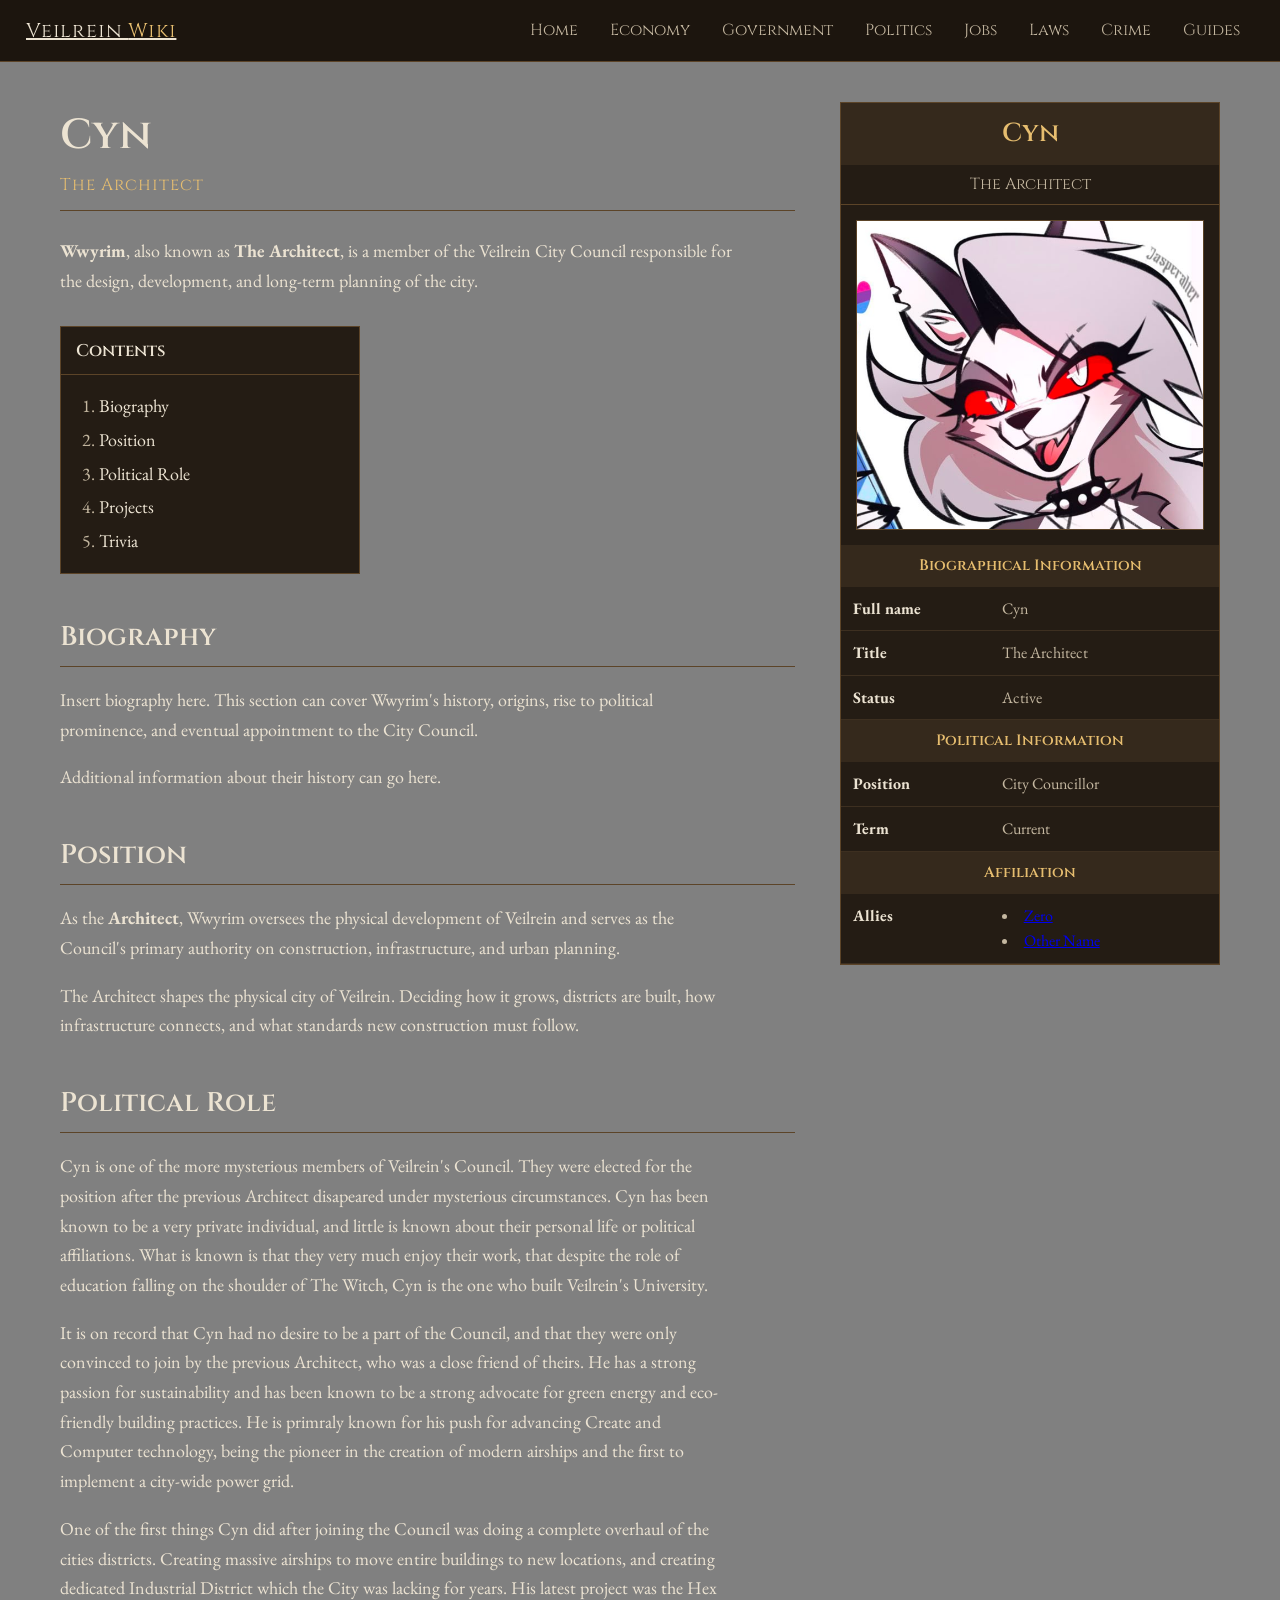
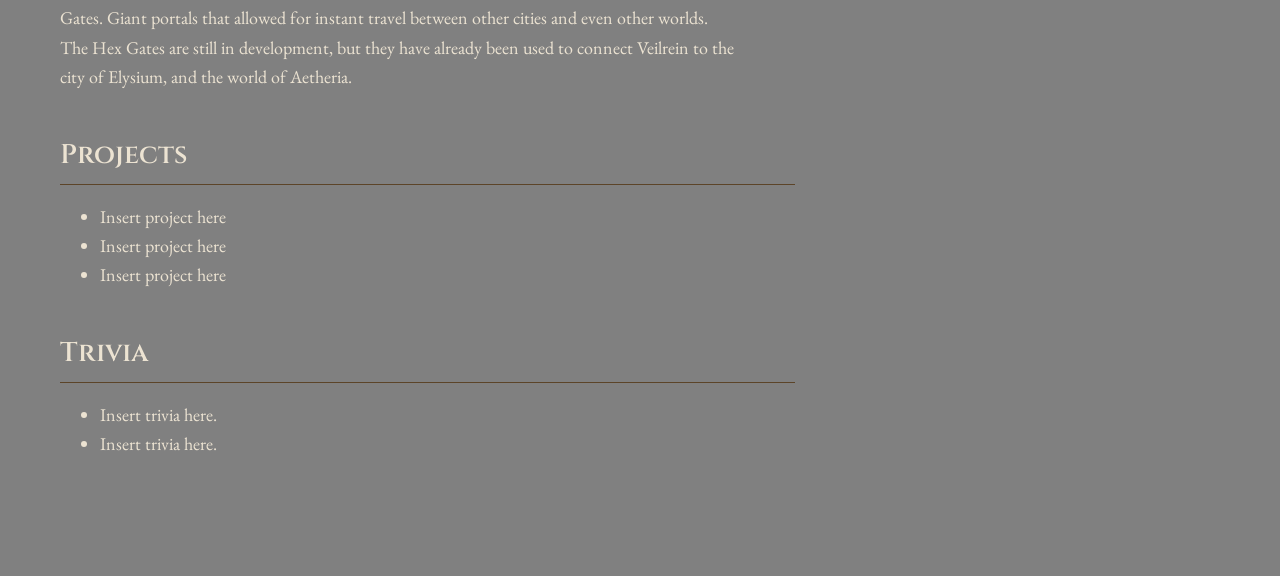
==== crests/architect.html @ 97ccd11b "Initial commit" ====
<!DOCTYPE html>
<html lang="en">

<head>
  <meta charset="UTF-8">
  <meta name="viewport" content="width=device-width, initial-scale=1.0">

  <title>The Architect — Veilrein Wiki</title>

  <link rel="stylesheet" href="../styles/index.css">
  <link rel="stylesheet" href="../styles/cyn.css">
</head>

<body>

  <!-- ===================== TOP BAR ===================== -->

  <header class="topbar">

    <div class="brand">
      <a href="../index.html" class="brand-text">
        Veilrein <span>Wiki</span>
      </a>
    </div>

    <nav class="topnav">
      <a href="../index.html">Home</a>
      <a href="#">Economy</a>
      <a href="#">Government</a>
      <a href="#">Politics</a>
      <a href="#">Jobs</a>
      <a href="#">Laws</a>
      <a href="#">Crime</a>
      <a href="#">Guides</a>
    </nav>

  </header>


  <!-- ===================== PAGE ===================== -->

  <main class="wiki-page">

    <!-- ===================== ARTICLE ===================== -->

    <article class="wiki-article">

      <header class="article-header">

        <h1>Cyn</h1>

        <div class="article-subtitle">
          The Architect
        </div>

      </header>


      <!-- INTRODUCTION -->

      <p class="lead">
        <strong>Wwyrim</strong>, also known as <strong>The Architect</strong>,
        is a member of the Veilrein City Council responsible for the design,
        development, and long-term planning of the city.
      </p>


      <!-- CONTENTS -->

      <div class="contents">

        <div class="contents-header">
          Contents
        </div>

        <ol>
          <li><a href="#biography">Biography</a></li>
          <li><a href="#position">Position</a></li>
          <li><a href="#politics">Political Role</a></li>
          <li><a href="#projects">Projects</a></li>
          <li><a href="#trivia">Trivia</a></li>
        </ol>

      </div>


      <!-- BIOGRAPHY -->

      <h2 id="biography">Biography</h2>

      <p>
        Insert biography here. This section can cover Wwyrim's history,
        origins, rise to political prominence, and eventual appointment
        to the City Council.
      </p>

      <p>
        Additional information about their history can go here.
      </p>


      <!-- POSITION -->

      <h2 id="position">Position</h2>

      <p>
        As the <strong>Architect</strong>, Wwyrim oversees the physical
        development of Veilrein and serves as the Council's primary
        authority on construction, infrastructure, and urban planning.
      </p>

      <p>
        The Architect shapes the physical city of Veilrein. Deciding how it grows, 
        districts are built, how infrastructure connects, and what standards new
        construction must follow.
      </p>


      <!-- POLITICAL ROLE -->

      <h2 id="politics">Political Role</h2>

      <p>
        Cyn is one of the more mysterious members of Veilrein's Council. They were elected for
        the position after the previous Architect disapeared under mysterious circumstances. Cyn 
        has been known to be a very private individual, and little is known about their personal 
        life or political affiliations. What is known is that they very much enjoy their work, that despite
        the role of education falling on the shoulder of The Witch, Cyn is the one who built Veilrein's University.
      </p>

      <p>
        It is on record that Cyn had no desire to be a part of the Council, and that they were only convinced to join by the previous Architect, 
        who was a close friend of theirs. He has a strong passion for sustainability and has been known to be a strong advocate for green energy and 
        eco-friendly building practices. He is primraly known for his push for advancing Create and Computer technology, being the pioneer in the creation
        of modern airships and the first to implement a city-wide power grid.
      </p>

      <p>
        One of the first things Cyn did after joining the Council was doing a complete overhaul of the cities districts. Creating massive airships to move entire
        buildings to new locations, and creating dedicated Industrial District which the City was lacking for years. His latest project was the Hex Gates. Giant
        portals that allowed for instant travel between other cities and even other worlds. The Hex Gates are still in development, but they have already been used to 
        connect Veilrein to the city of Elysium, and the world of Aetheria.
      </p>

      <!-- PROJECTS -->

      <h2 id="projects">Projects</h2>

      <ul>
        <li>Insert project here</li>
        <li>Insert project here</li>
        <li>Insert project here</li>
      </ul>


      <!-- TRIVIA -->

      <h2 id="trivia">Trivia</h2>

      <ul>
        <li>Insert trivia here.</li>
        <li>Insert trivia here.</li>
      </ul>

    </article>


    <!-- ===================== INFOBOX ===================== -->

    <aside class="councillor-infobox">

      <div class="infobox-name">
        Cyn
      </div>

      <div class="infobox-title">
        The Architect
      </div>

      <div class="infobox-image">
        <img src="../images/wwyrim2.png" alt="Wwyrim">
      </div>


      <div class="infobox-section">
        Biographical Information
      </div>

      <div class="infobox-row">
        <strong>Full name</strong>
        <span>Cyn</span>
      </div>

      <div class="infobox-row">
        <strong>Title</strong>
        <span>The Architect</span>
      </div>

      <div class="infobox-row">
        <strong>Status</strong>
        <span>Active</span>
      </div>


      <div class="infobox-section">
        Political Information
      </div>

      <div class="infobox-row">
        <strong>Position</strong>
        <span>City Councillor</span>
      </div>

      <div class="infobox-row">
        <strong>Term</strong>
        <span>Current</span>
      </div>

      <div class="infobox-section">
        Affiliation
      </div>

      <div class="infobox-row">
        <strong>Allies</strong>
        <span>
          <li><a href="#">Zero</a></li>
          <li><a href="#">Other Name</a></li>
        </span>

    </aside>

  </main>

</body>
</html>
---- styles/index.css ----
@import url('https://fonts.googleapis.com/css2?family=EB+Garamond:ital,wght@0,400;0,500;0,600;1,400&family=Cinzel:wght@500;600;700&display=swap');

:root {
  --bg:        #17120d;   /* deep warm brown-black */
  --panel:     #241c14;   /* cards / panels */
  --rail:      #211913;   /* sidebar */
  --rail-glow: #4a3116;   /* amber glow at bottom of sidebar */

  --border:    #3d2f20;
  --border-hi: #5c4428;

  --gold:      #e6bd6f;   /* section headers */
  --brass:     #b08542;
  --link:      #d98c4a;   /* orange links (top nav) */

  --ink:       #ece3d2;   /* main white-ish text */
  --ink-soft:  #c4b7a0;
  --ink-mute:  #8f8069;

  --serif:   "EB Garamond", Georgia, serif;
  --display: "Cinzel", Georgia, serif;

  --maxw: 1220px;
}

* { box-sizing: border-box; }

body {
  margin: 0;
  font-family: var(--serif);
  font-size: 18px;
  line-height: 1.6;
  color: var(--ink);
  background: gray;
  -webkit-font-smoothing: antialiased;
}

/* ===================== TOP BAR ===================== */
.topbar {
  display: flex;
  align-items: center;
  gap: 20px;
  height: 62px;
  padding: 0 26px;
  background: #1c150e;
  border-bottom: 1px solid var(--border-hi);
}

.brand-text {
  font-family: var(--display);
  font-size: 20px;
  letter-spacing: .04em;
  color: var(--ink);
}

.brand-text span { color: var(--gold); }

.topnav {
  display: flex;
  gap: 4px;
  margin-left: auto;
}

.topnav a {
  padding: 7px 14px;
  border-radius: 4px;
  font-family: var(--display);
  font-size: 16px;
  color: var(--ink-soft);
  text-decoration: none;
}

.topnav a:hover { color: var(--ink); }
.topnav a.active { background: #35291c; color: var(--gold); }

/* Layout stuff */
.shell {
  max-width: var(--maxw);
  margin: 0 auto;
  padding: 26px 22px 80px;
  display: grid;
  grid-template-columns: 250px 1fr;
  gap: 34px;
}


/* Main page
.content { min-width: 0; }

/* hero image at top */
.hero-image {
  width: 100%;
  border: 1px solid var(--border-hi);
  border-radius: 8px;
  overflow: hidden;
  background: var(--panel);
  margin-bottom: 24px;
}

.hero-image img {
  display: block;
  width: 100%;
  height: auto;
}

/* description */
.description {
  font-size: 19px;
  font-style: italic;
  color: var(--ink-soft);
  max-width: 70ch;
  margin: 0 0 36px;
}

/* section title */
.section-title {
  font-family: var(--display);
  font-weight: 600;
  font-size: 28px;
  color: var(--ink);
  margin: 0 0 20px;
  text-align: center;
  padding-bottom: 8px;
  border-bottom: 1px solid var(--border-hi);
}

/* council grid */
.council-grid {
  display: flex;
  justify-content: space-between;
  margin: 0 auto;
  gap: 18px;
  max-width: 900px;
}

.councillor {
  flex: 0 0 120px;
  text-align: center;
}

/* faction title */
.councillor-title {
  font-family: var(--display);
  font-size: 14px;
  font-weight: 600;
  letter-spacing: .08em;
  text-transform: uppercase;
  color: var(--gold);
  margin-bottom: 8px;
}

/* portrait */
.councillor-photo {
  width: 80%;
  aspect-ratio: 1 / 1;
  border: 1px solid var(--border-hi);
  border-radius: 8px;
  overflow: hidden;
  background: var(--panel);
  margin: 0 auto 10px;
}

.councillor-photo img {
  display: block;
  width: 100%;
  height: 100%;
  object-fit: cover;
}

/* councillor name */
.councillor-name {
  display: block;
  font-family: var(--display);
  font-size: 15px;
  color: var(--ink);
  text-decoration: none;
  margin-bottom: 5px;
}


/* faction description */
.councillor-description {
  margin: 0;
  font-size: 14px;
  line-height: 1.35;
  color: var(--ink-soft);
}

/* ===================== RESPONSIVE ===================== */
@media (max-width: 900px) {
  .shell { grid-template-columns: 1fr; }
  .topnav { display: none; }
}
---- styles/cyn.css ----
/* ===================== WIKI PAGE ===================== */

.wiki-page {
  max-width: 1220px;
  margin: 0 auto;
  padding: 40px 30px 100px;

  display: grid;
  grid-template-columns: minmax(0, 1fr) 380px;
  gap: 45px;

  align-items: start;
}


/* ===================== ARTICLE ===================== */

.wiki-article {
  min-width: 0;
}

.article-header {
  border-bottom: 1px solid var(--border-hi);
  margin-bottom: 25px;
  padding-bottom: 12px;
}

.article-header h1 {
  margin: 0;

  font-family: var(--display);
  font-size: 42px;
  font-weight: 600;

  color: var(--ink);
}

.article-subtitle {
  margin-top: 2px;

  font-family: var(--display);
  font-size: 17px;

  color: var(--gold);
  letter-spacing: .06em;
}


/* ===================== INTRO ===================== */

.lead {
  font-size: 20px;
  line-height: 1.7;
  color: var(--ink-soft);

  margin-bottom: 30px;
}


/* ===================== HEADINGS ===================== */

.wiki-article h2 {
  font-family: var(--display);
  font-size: 27px;
  font-weight: 600;

  color: var(--ink);

  margin-top: 42px;
  margin-bottom: 15px;

  padding-bottom: 7px;

  border-bottom: 1px solid var(--border-hi);
}

.wiki-article p {
  max-width: 75ch;

  font-size: 18px;
  line-height: 1.65;

  color: var(--ink);
}

.wiki-article a {
  color: var(--link);
}


/* ===================== CONTENTS ===================== */

.contents {
  width: 300px;

  margin: 30px 0;

  border: 1px solid var(--border-hi);
  background: var(--panel);
}

.contents-header {
  padding: 10px 15px;

  font-family: var(--display);
  font-size: 17px;
  font-weight: 600;

  border-bottom: 1px solid var(--border-hi);

  color: var(--ink);
}

.contents ol {
  margin: 0;
  padding: 12px 20px 12px 38px;
}

.contents li {
  margin: 5px 0;
  color: var(--ink-soft);
}

.contents a {
  color: var(--ink);
  text-decoration: none;
}

.contents a:hover {
  color: var(--gold);
}


/* ===================== INFOBOX ===================== */

.councillor-infobox {
  border: 1px solid var(--border-hi);
  background: var(--panel);

  width: 100%;

  text-align: left;
}


/* Name at top */

.infobox-name {
  padding: 10px;

  background: #35291c;

  font-family: var(--display);
  font-size: 26px;
  font-weight: 600;

  text-align: center;

  color: var(--gold);
}


/* Council position */

.infobox-title {
  padding: 7px 10px;

  font-family: var(--display);
  font-size: 16px;

  text-align: center;

  color: var(--ink-soft);

  border-bottom: 1px solid var(--border-hi);
}


/* ===================== IMAGE ===================== */

.infobox-image {
  width: 100%;
  padding: 15px;

  text-align: center;
}

.infobox-image img {
  display: block;

  width: 100%;
  max-height: 500px;

  object-fit: cover;

  border: 1px solid var(--border-hi);
}


/* ===================== INFO SECTIONS ===================== */

.infobox-section {
  padding: 9px;

  background: #35291c;

  font-family: var(--display);
  font-size: 15px;
  font-weight: 600;

  text-align: center;

  color: var(--gold);
}


/* ===================== INFO ROWS ===================== */

.infobox-row {
  display: grid;
  grid-template-columns: 42% 58%;

  padding: 9px 12px;

  border-bottom: 1px solid var(--border);

  font-size: 16px;

  color: var(--ink-soft);
}

.infobox-row strong {
  color: var(--ink);
}

.infobox-row span {
  color: var(--ink-soft);
}


/* ===================== RESPONSIVE ===================== */

@media (max-width: 850px) {

  .wiki-page {
    grid-template-columns: 1fr;
  }

  .councillor-infobox {
    max-width: 450px;
    margin: 0 auto;

    grid-row: 1;
  }

  .wiki-article {
    grid-row: 2;
  }

}

@media (max-width: 500px) {

  .wiki-page {
    padding: 25px 15px 60px;
  }

  .article-header h1 {
    font-size: 34px;
  }

  .contents {
    width: 100%;
  }

}
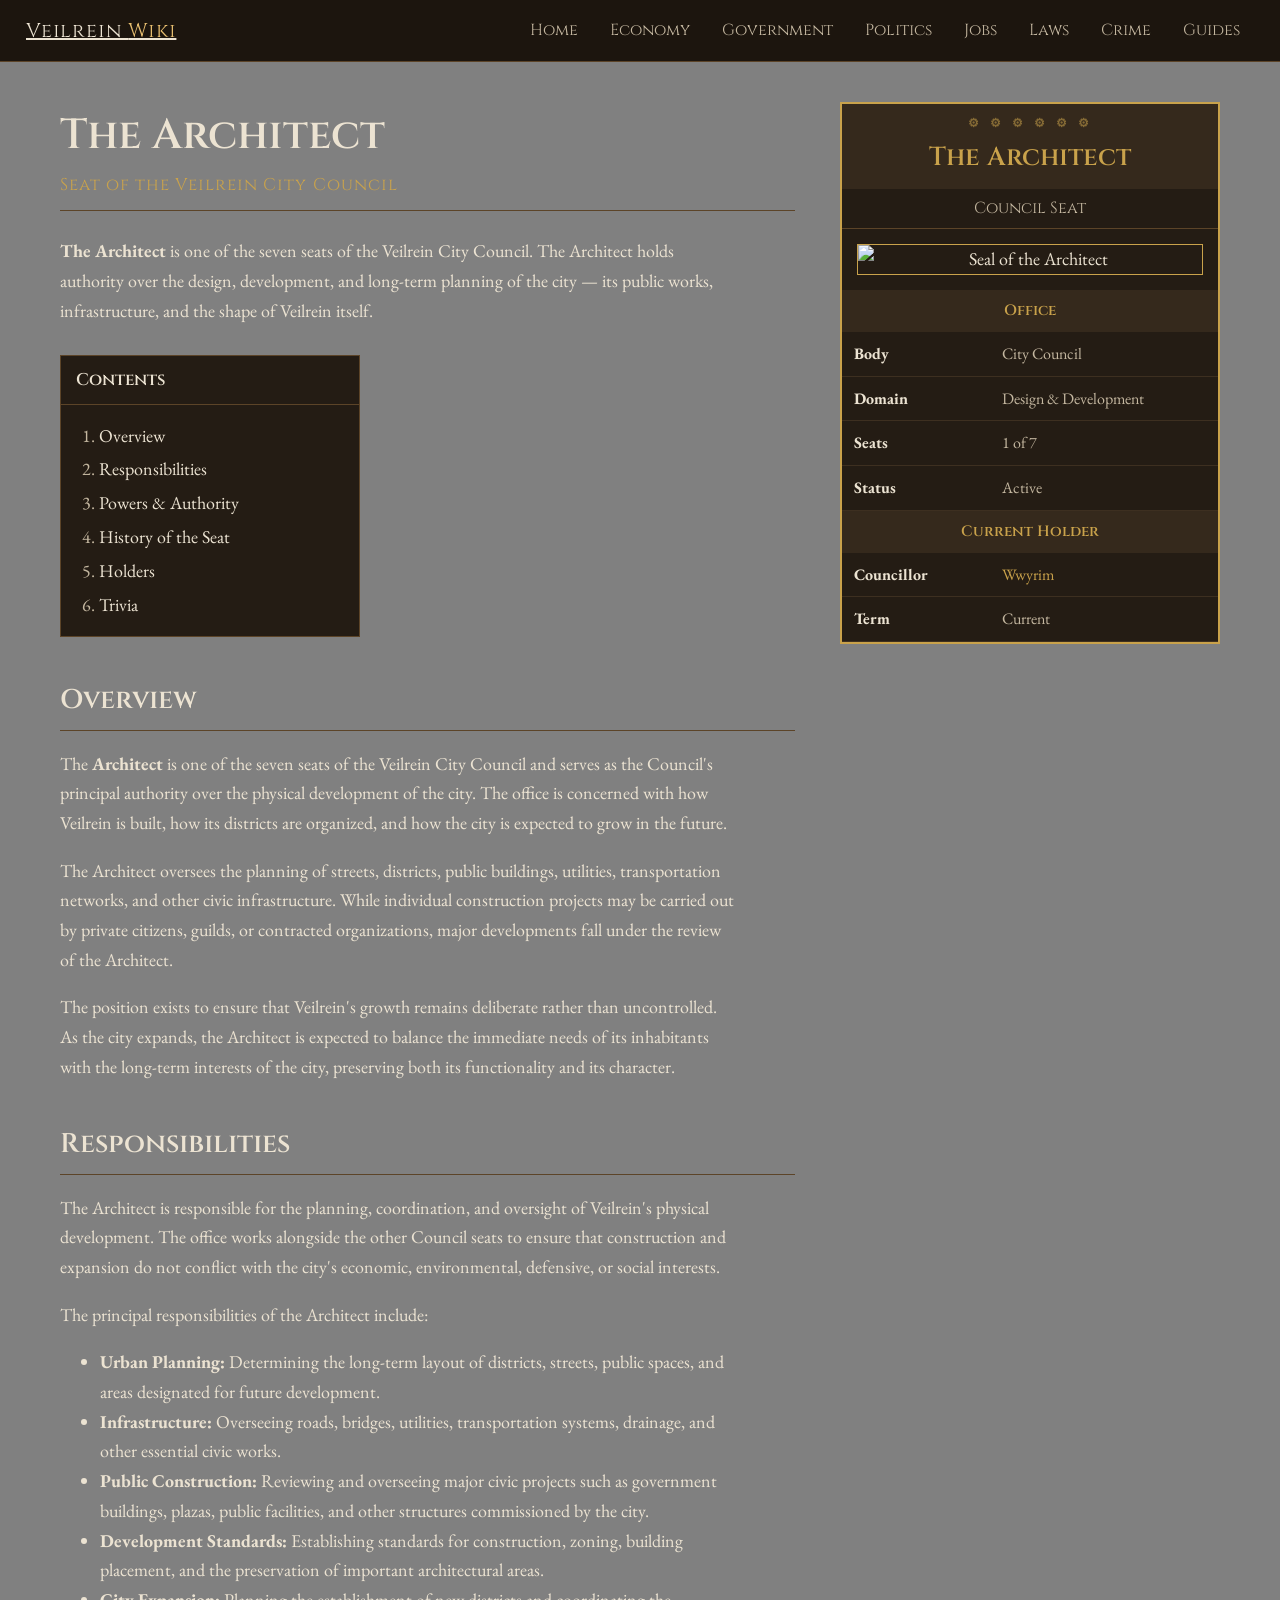
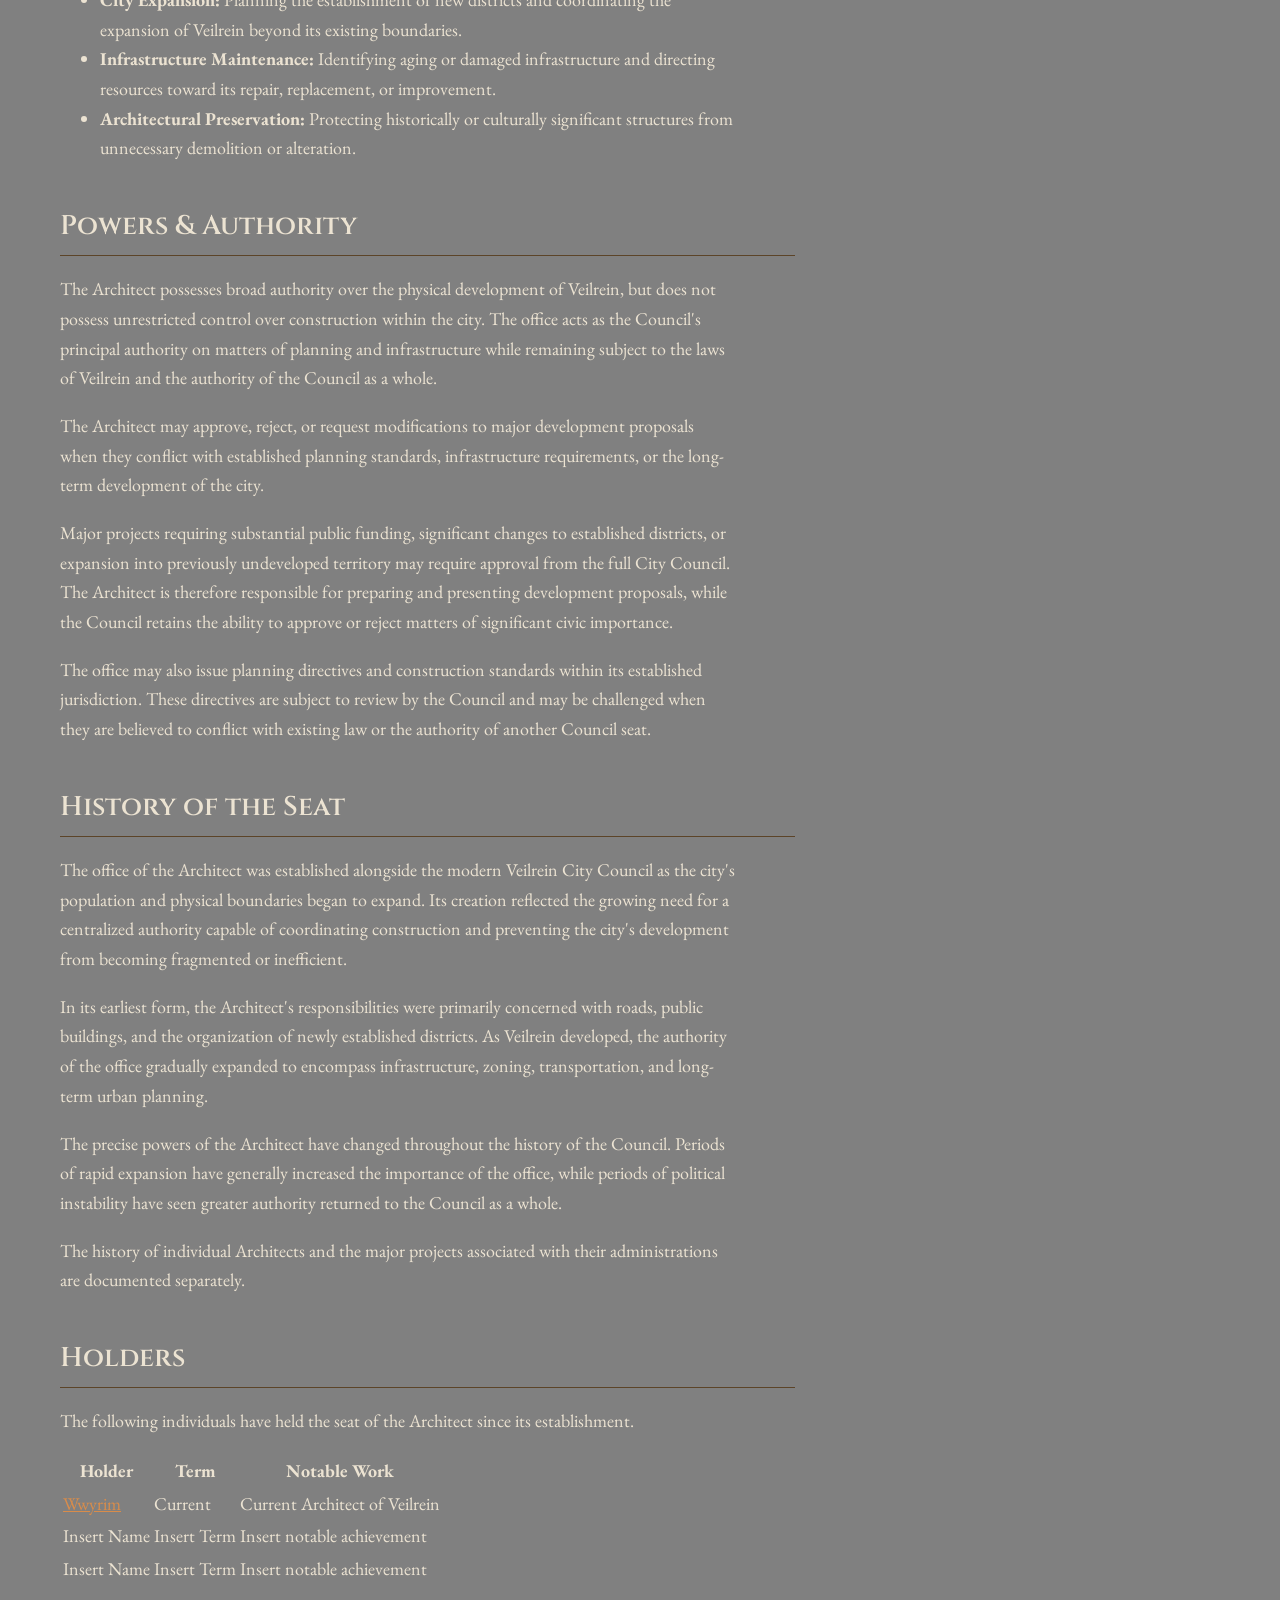
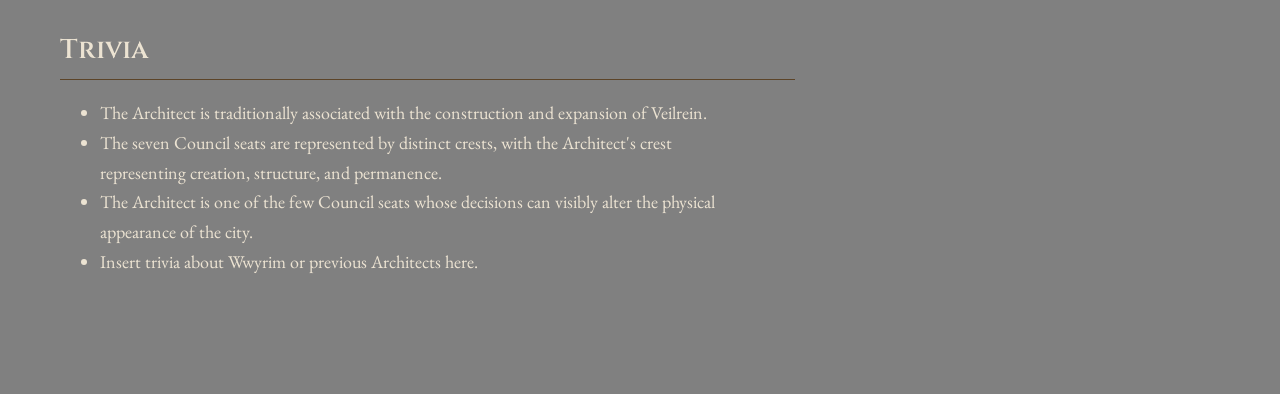
==== commit 17b7e376: "Added stuff" ====
--- a/crests/architect.html
+++ b/crests/architect.html
@@ -7,22 +7,21 @@
 
   <title>The Architect — Veilrein Wiki</title>
 
+  <!-- adjust these paths to match where the file actually lives -->
   <link rel="stylesheet" href="../styles/index.css">
-  <link rel="stylesheet" href="../styles/cyn.css">
+  <link rel="stylesheet" href="../styles/role.css">
 </head>
 
-<body>
+<!-- the theme-* class drives all accent theming for this role -->
+<body class="theme-architect">
 
   <!-- ===================== TOP BAR ===================== -->
-
   <header class="topbar">
-
     <div class="brand">
       <a href="../index.html" class="brand-text">
         Veilrein <span>Wiki</span>
       </a>
     </div>
-
     <nav class="topnav">
       <a href="../index.html">Home</a>
       <a href="#">Economy</a>
@@ -33,199 +32,283 @@
       <a href="#">Crime</a>
       <a href="#">Guides</a>
     </nav>
-
   </header>
 
 
   <!-- ===================== PAGE ===================== -->
-
   <main class="wiki-page">
 
     <!-- ===================== ARTICLE ===================== -->
-
     <article class="wiki-article">
 
       <header class="article-header">
-
-        <h1>Cyn</h1>
-
-        <div class="article-subtitle">
-          The Architect
-        </div>
-
+        <h1>The Architect</h1>
+        <div class="article-subtitle">Seat of the Veilrein City Council</div>
       </header>
 
-
-      <!-- INTRODUCTION -->
-
       <p class="lead">
-        <strong>Wwyrim</strong>, also known as <strong>The Architect</strong>,
-        is a member of the Veilrein City Council responsible for the design,
-        development, and long-term planning of the city.
-      </p>
-
-
-      <!-- CONTENTS -->
+        <strong>The Architect</strong> is one of the seven seats of the
+        Veilrein City Council. The Architect holds authority over the design,
+        development, and long-term planning of the city — its public works,
+        infrastructure, and the shape of Veilrein itself.
+      </p>
+
 
       <div class="contents">
-
-        <div class="contents-header">
-          Contents
-        </div>
-
+        <div class="contents-header">Contents</div>
         <ol>
-          <li><a href="#biography">Biography</a></li>
-          <li><a href="#position">Position</a></li>
-          <li><a href="#politics">Political Role</a></li>
-          <li><a href="#projects">Projects</a></li>
+          <li><a href="#overview">Overview</a></li>
+          <li><a href="#responsibilities">Responsibilities</a></li>
+          <li><a href="#powers">Powers &amp; Authority</a></li>
+          <li><a href="#history">History of the Seat</a></li>
+          <li><a href="#holders">Holders</a></li>
           <li><a href="#trivia">Trivia</a></li>
         </ol>
-
       </div>
 
 
-      <!-- BIOGRAPHY -->
-
-      <h2 id="biography">Biography</h2>
-
-      <p>
-        Insert biography here. This section can cover Wwyrim's history,
-        origins, rise to political prominence, and eventual appointment
-        to the City Council.
-      </p>
-
-      <p>
-        Additional information about their history can go here.
-      </p>
-
-
-      <!-- POSITION -->
-
-      <h2 id="position">Position</h2>
-
-      <p>
-        As the <strong>Architect</strong>, Wwyrim oversees the physical
-        development of Veilrein and serves as the Council's primary
-        authority on construction, infrastructure, and urban planning.
-      </p>
-
-      <p>
-        The Architect shapes the physical city of Veilrein. Deciding how it grows, 
-        districts are built, how infrastructure connects, and what standards new
-        construction must follow.
-      </p>
-
-
-      <!-- POLITICAL ROLE -->
-
-      <h2 id="politics">Political Role</h2>
-
-      <p>
-        Cyn is one of the more mysterious members of Veilrein's Council. They were elected for
-        the position after the previous Architect disapeared under mysterious circumstances. Cyn 
-        has been known to be a very private individual, and little is known about their personal 
-        life or political affiliations. What is known is that they very much enjoy their work, that despite
-        the role of education falling on the shoulder of The Witch, Cyn is the one who built Veilrein's University.
-      </p>
-
-      <p>
-        It is on record that Cyn had no desire to be a part of the Council, and that they were only convinced to join by the previous Architect, 
-        who was a close friend of theirs. He has a strong passion for sustainability and has been known to be a strong advocate for green energy and 
-        eco-friendly building practices. He is primraly known for his push for advancing Create and Computer technology, being the pioneer in the creation
-        of modern airships and the first to implement a city-wide power grid.
-      </p>
-
-      <p>
-        One of the first things Cyn did after joining the Council was doing a complete overhaul of the cities districts. Creating massive airships to move entire
-        buildings to new locations, and creating dedicated Industrial District which the City was lacking for years. His latest project was the Hex Gates. Giant
-        portals that allowed for instant travel between other cities and even other worlds. The Hex Gates are still in development, but they have already been used to 
-        connect Veilrein to the city of Elysium, and the world of Aetheria.
-      </p>
-
-      <!-- PROJECTS -->
-
-      <h2 id="projects">Projects</h2>
+      <!-- OVERVIEW -->
+      <h2 id="overview">Overview</h2>
+
+      <p>
+        The <strong>Architect</strong> is one of the seven seats of the
+        Veilrein City Council and serves as the Council's principal authority
+        over the physical development of the city. The office is concerned with
+        how Veilrein is built, how its districts are organized, and how the city
+        is expected to grow in the future.
+      </p>
+
+      <p>
+        The Architect oversees the planning of streets, districts, public
+        buildings, utilities, transportation networks, and other civic
+        infrastructure. While individual construction projects may be carried
+        out by private citizens, guilds, or contracted organizations, major
+        developments fall under the review of the Architect.
+      </p>
+
+      <p>
+        The position exists to ensure that Veilrein's growth remains deliberate
+        rather than uncontrolled. As the city expands, the Architect is expected
+        to balance the immediate needs of its inhabitants with the long-term
+        interests of the city, preserving both its functionality and its
+        character.
+      </p>
+
+
+      <!-- RESPONSIBILITIES -->
+      <h2 id="responsibilities">Responsibilities</h2>
+
+      <p>
+        The Architect is responsible for the planning, coordination, and
+        oversight of Veilrein's physical development. The office works alongside
+        the other Council seats to ensure that construction and expansion do not
+        conflict with the city's economic, environmental, defensive, or social
+        interests.
+      </p>
+
+      <p>
+        The principal responsibilities of the Architect include:
+      </p>
 
       <ul>
-        <li>Insert project here</li>
-        <li>Insert project here</li>
-        <li>Insert project here</li>
+        <li>
+          <strong>Urban Planning:</strong> Determining the long-term layout of
+          districts, streets, public spaces, and areas designated for future
+          development.
+        </li>
+
+        <li>
+          <strong>Infrastructure:</strong> Overseeing roads, bridges, utilities,
+          transportation systems, drainage, and other essential civic works.
+        </li>
+
+        <li>
+          <strong>Public Construction:</strong> Reviewing and overseeing major
+          civic projects such as government buildings, plazas, public facilities,
+          and other structures commissioned by the city.
+        </li>
+
+        <li>
+          <strong>Development Standards:</strong> Establishing standards for
+          construction, zoning, building placement, and the preservation of
+          important architectural areas.
+        </li>
+
+        <li>
+          <strong>City Expansion:</strong> Planning the establishment of new
+          districts and coordinating the expansion of Veilrein beyond its
+          existing boundaries.
+        </li>
+
+        <li>
+          <strong>Infrastructure Maintenance:</strong> Identifying aging or
+          damaged infrastructure and directing resources toward its repair,
+          replacement, or improvement.
+        </li>
+
+        <li>
+          <strong>Architectural Preservation:</strong> Protecting historically
+          or culturally significant structures from unnecessary demolition or
+          alteration.
+        </li>
       </ul>
 
 
+      <!-- POWERS -->
+      <h2 id="powers">Powers &amp; Authority</h2>
+
+      <p>
+        The Architect possesses broad authority over the physical development
+        of Veilrein, but does not possess unrestricted control over construction
+        within the city. The office acts as the Council's principal authority
+        on matters of planning and infrastructure while remaining subject to
+        the laws of Veilrein and the authority of the Council as a whole.
+      </p>
+
+      <p>
+        The Architect may approve, reject, or request modifications to major
+        development proposals when they conflict with established planning
+        standards, infrastructure requirements, or the long-term development
+        of the city.
+      </p>
+
+      <p>
+        Major projects requiring substantial public funding, significant
+        changes to established districts, or expansion into previously
+        undeveloped territory may require approval from the full City Council.
+        The Architect is therefore responsible for preparing and presenting
+        development proposals, while the Council retains the ability to
+        approve or reject matters of significant civic importance.
+      </p>
+
+      <p>
+        The office may also issue planning directives and construction
+        standards within its established jurisdiction. These directives are
+        subject to review by the Council and may be challenged when they are
+        believed to conflict with existing law or the authority of another
+        Council seat.
+      </p>
+
+
+      <!-- HISTORY -->
+      <h2 id="history">History of the Seat</h2>
+
+      <p>
+        The office of the Architect was established alongside the modern
+        Veilrein City Council as the city's population and physical boundaries
+        began to expand. Its creation reflected the growing need for a
+        centralized authority capable of coordinating construction and
+        preventing the city's development from becoming fragmented or
+        inefficient.
+      </p>
+
+      <p>
+        In its earliest form, the Architect's responsibilities were primarily
+        concerned with roads, public buildings, and the organization of newly
+        established districts. As Veilrein developed, the authority of the
+        office gradually expanded to encompass infrastructure, zoning,
+        transportation, and long-term urban planning.
+      </p>
+
+      <p>
+        The precise powers of the Architect have changed throughout the
+        history of the Council. Periods of rapid expansion have generally
+        increased the importance of the office, while periods of political
+        instability have seen greater authority returned to the Council as
+        a whole.
+      </p>
+
+      <p>
+        The history of individual Architects and the major projects associated
+        with their administrations are documented separately.
+      </p>
+
+
+      <!-- HOLDERS -->
+      <h2 id="holders">Holders</h2>
+
+      <p>
+        The following individuals have held the seat of the Architect since
+        its establishment.
+      </p>
+
+      <table class="holder-table">
+        <thead>
+          <tr>
+            <th>Holder</th>
+            <th>Term</th>
+            <th>Notable Work</th>
+          </tr>
+        </thead>
+
+        <tbody>
+          <tr>
+            <td><a href="cyn.html">Wwyrim</a></td>
+            <td>Current</td>
+            <td>Current Architect of Veilrein</td>
+          </tr>
+
+          <tr>
+            <td>Insert Name</td>
+            <td>Insert Term</td>
+            <td>Insert notable achievement</td>
+          </tr>
+
+          <tr>
+            <td>Insert Name</td>
+            <td>Insert Term</td>
+            <td>Insert notable achievement</td>
+          </tr>
+        </tbody>
+      </table>
+
+
       <!-- TRIVIA -->
-
       <h2 id="trivia">Trivia</h2>
 
       <ul>
-        <li>Insert trivia here.</li>
-        <li>Insert trivia here.</li>
+        <li>
+          The Architect is traditionally associated with the construction and
+          expansion of Veilrein.
+        </li>
+
+        <li>
+          The seven Council seats are represented by distinct crests, with the
+          Architect's crest representing creation, structure, and permanence.
+        </li>
+
+        <li>
+          The Architect is one of the few Council seats whose decisions can
+          visibly alter the physical appearance of the city.
+        </li>
+
+        <li>
+          Insert trivia about Wwyrim or previous Architects here.
+        </li>
       </ul>
 
     </article>
 
 
     <!-- ===================== INFOBOX ===================== -->
-
-    <aside class="councillor-infobox">
-
-      <div class="infobox-name">
-        Cyn
+    <aside class="role-infobox">
+
+      <div class="infobox-name">The Architect</div>
+      <div class="infobox-title">Council Seat</div>
+
+      <div class="infobox-image">
+        <img src="../images/architect-seal.png" alt="Seal of the Architect">
       </div>
 
-      <div class="infobox-title">
-        The Architect
-      </div>
-
-      <div class="infobox-image">
-        <img src="../images/wwyrim2.png" alt="Wwyrim">
-      </div>
-
-
-      <div class="infobox-section">
-        Biographical Information
-      </div>
-
-      <div class="infobox-row">
-        <strong>Full name</strong>
-        <span>Cyn</span>
-      </div>
-
-      <div class="infobox-row">
-        <strong>Title</strong>
-        <span>The Architect</span>
-      </div>
-
-      <div class="infobox-row">
-        <strong>Status</strong>
-        <span>Active</span>
-      </div>
-
-
-      <div class="infobox-section">
-        Political Information
-      </div>
-
-      <div class="infobox-row">
-        <strong>Position</strong>
-        <span>City Councillor</span>
-      </div>
-
-      <div class="infobox-row">
-        <strong>Term</strong>
-        <span>Current</span>
-      </div>
-
-      <div class="infobox-section">
-        Affiliation
-      </div>
-
-      <div class="infobox-row">
-        <strong>Allies</strong>
-        <span>
-          <li><a href="#">Zero</a></li>
-          <li><a href="#">Other Name</a></li>
-        </span>
+      <div class="infobox-section">Office</div>
+      <div class="infobox-row"><strong>Body</strong><span>City Council</span></div>
+      <div class="infobox-row"><strong>Domain</strong><span>Design &amp; Development</span></div>
+      <div class="infobox-row"><strong>Seats</strong><span>1 of 7</span></div>
+      <div class="infobox-row"><strong>Status</strong><span>Active</span></div>
+
+      <div class="infobox-section">Current Holder</div>
+      <div class="infobox-row"><strong>Councillor</strong><span><a href="cyn.html">Wwyrim</a></span></div>
+      <div class="infobox-row"><strong>Term</strong><span>Current</span></div>
 
     </aside>
 
--- a/styles/index.css
+++ b/styles/index.css
@@ -152,7 +152,7 @@
 
 /* portrait */
 .councillor-photo {
-  width: 80%;
+  width: 90%;
   aspect-ratio: 1 / 1;
   border: 1px solid var(--border-hi);
   border-radius: 8px;
@@ -163,8 +163,8 @@
 
 .councillor-photo img {
   display: block;
-  width: 100%;
-  height: 100%;
+  width: 70%;
+  height: 70%;
   object-fit: cover;
 }
 
--- a/styles/role.css
+++ b/styles/role.css
@@ -0,0 +1,216 @@
+/* =====================================================================
+   ROLE PAGE  (e.g. architect.html)
+   A page ABOUT a council seat, not about a person.
+   Base layout + a theming layer chosen by the body class,
+   e.g. <body class="theme-architect">, so all 7 role pages
+   can share this one file.
+   ===================================================================== */
+
+
+/* ---------- fallback accent so an un-themed page still renders ---------- */
+body { --accent: var(--gold); }
+
+
+/* ===================== WIKI PAGE ===================== */
+.wiki-page {
+  max-width: 1220px;
+  margin: 0 auto;
+  padding: 40px 30px 100px;
+
+  display: grid;
+  grid-template-columns: minmax(0, 1fr) 380px;
+  gap: 45px;
+
+  align-items: start;
+}
+
+
+/* ===================== ARTICLE ===================== */
+.wiki-article { min-width: 0; }
+
+.article-header {
+  border-bottom: 1px solid var(--border-hi);
+  margin-bottom: 25px;
+  padding-bottom: 12px;
+}
+
+.article-header h1 {
+  margin: 0;
+  font-family: var(--display);
+  font-size: 42px;
+  font-weight: 600;
+  color: var(--ink);
+}
+
+.article-subtitle {
+  margin-top: 2px;
+  font-family: var(--display);
+  font-size: 17px;
+  color: var(--accent);            /* themed */
+  letter-spacing: .06em;
+}
+
+
+/* ===================== INTRO ===================== */
+.lead {
+  font-size: 20px;
+  line-height: 1.7;
+  color: var(--ink-soft);
+  margin-bottom: 30px;
+}
+
+
+/* ===================== HEADINGS ===================== */
+.wiki-article h2 {
+  font-family: var(--display);
+  font-size: 27px;
+  font-weight: 600;
+  color: var(--ink);
+  margin-top: 42px;
+  margin-bottom: 15px;
+  padding-bottom: 7px;
+  border-bottom: 1px solid var(--border-hi);
+}
+
+.wiki-article p {
+  max-width: 75ch;
+  font-size: 18px;
+  line-height: 1.65;
+  color: var(--ink);
+}
+
+.wiki-article ul {
+  max-width: 75ch;
+  font-size: 18px;
+  line-height: 1.65;
+  color: var(--ink);
+}
+
+.wiki-article a { color: var(--link); }
+
+
+/* ===================== CONTENTS ===================== */
+.contents {
+  width: 300px;
+  margin: 30px 0;
+  border: 1px solid var(--border-hi);
+  background: var(--panel);
+}
+
+.contents-header {
+  padding: 10px 15px;
+  font-family: var(--display);
+  font-size: 17px;
+  font-weight: 600;
+  border-bottom: 1px solid var(--border-hi);
+  color: var(--ink);
+}
+
+.contents ol { margin: 0; padding: 12px 20px 12px 38px; }
+.contents li { margin: 5px 0; color: var(--ink-soft); }
+.contents a { color: var(--ink); text-decoration: none; }
+.contents a:hover { color: var(--accent); }     /* themed */
+
+
+/* ===================== INFOBOX ===================== */
+.role-infobox {
+  border: 2px solid var(--accent);   /* themed frame */
+  background: var(--panel);
+  width: 100%;
+  text-align: left;
+}
+
+.infobox-name {
+  padding: 10px;
+  background: #35291c;
+  font-family: var(--display);
+  font-size: 26px;
+  font-weight: 600;
+  text-align: center;
+  color: var(--accent);              /* themed */
+}
+
+.infobox-title {
+  padding: 7px 10px;
+  font-family: var(--display);
+  font-size: 16px;
+  text-align: center;
+  color: var(--ink-soft);
+  border-bottom: 1px solid var(--border-hi);
+}
+
+.infobox-image { width: 100%; padding: 15px; text-align: center; }
+
+.infobox-image img {
+  display: block;
+  width: 100%;
+  max-height: 500px;
+  object-fit: cover;
+  border: 1px solid var(--accent);   /* themed */
+}
+
+.infobox-section {
+  padding: 9px;
+  background: #35291c;
+  font-family: var(--display);
+  font-size: 15px;
+  font-weight: 600;
+  text-align: center;
+  color: var(--accent);              /* themed */
+}
+
+.infobox-row {
+  display: grid;
+  grid-template-columns: 42% 58%;
+  padding: 9px 12px;
+  border-bottom: 1px solid var(--border);
+  font-size: 16px;
+  color: var(--ink-soft);
+}
+
+.infobox-row strong { color: var(--ink); }
+.infobox-row span   { color: var(--ink-soft); }
+.infobox-row a      { color: var(--accent); text-decoration: none; }
+.infobox-row a:hover { text-decoration: underline; }
+
+
+/* =====================================================================
+   THEMES — set --accent per seat, plus any extra flourishes.
+   Mirrors the strip / councillor themes so the site stays cohesive.
+   ===================================================================== */
+body.theme-architect { --accent: #c9a24b; }
+body.theme-wanderer  { --accent: #9fb3c8; }
+body.theme-shaman    { --accent: #6fae7a; }
+body.theme-beast     { --accent: #b04a3a; }
+body.theme-witch     { --accent: #9a6fc0; }
+body.theme-reaper    { --accent: #b9b9b0; }
+body.theme-hunter    { --accent: #a8843f; }
+
+
+/* ---- Architect flourish: cog band above the infobox name ---- */
+body.theme-architect .infobox-name::before {
+  content: "⚙ ⚙ ⚙ ⚙ ⚙ ⚙";
+  display: block;
+  font-size: 12px;
+  letter-spacing: 4px;
+  opacity: .55;
+  margin-bottom: 4px;
+}
+
+
+/* ===================== RESPONSIVE ===================== */
+@media (max-width: 850px) {
+  .wiki-page { grid-template-columns: 1fr; }
+  .role-infobox {
+    max-width: 450px;
+    margin: 0 auto;
+    grid-row: 1;
+  }
+  .wiki-article { grid-row: 2; }
+}
+
+@media (max-width: 500px) {
+  .wiki-page { padding: 25px 15px 60px; }
+  .article-header h1 { font-size: 34px; }
+  .contents { width: 100%; }
+}
